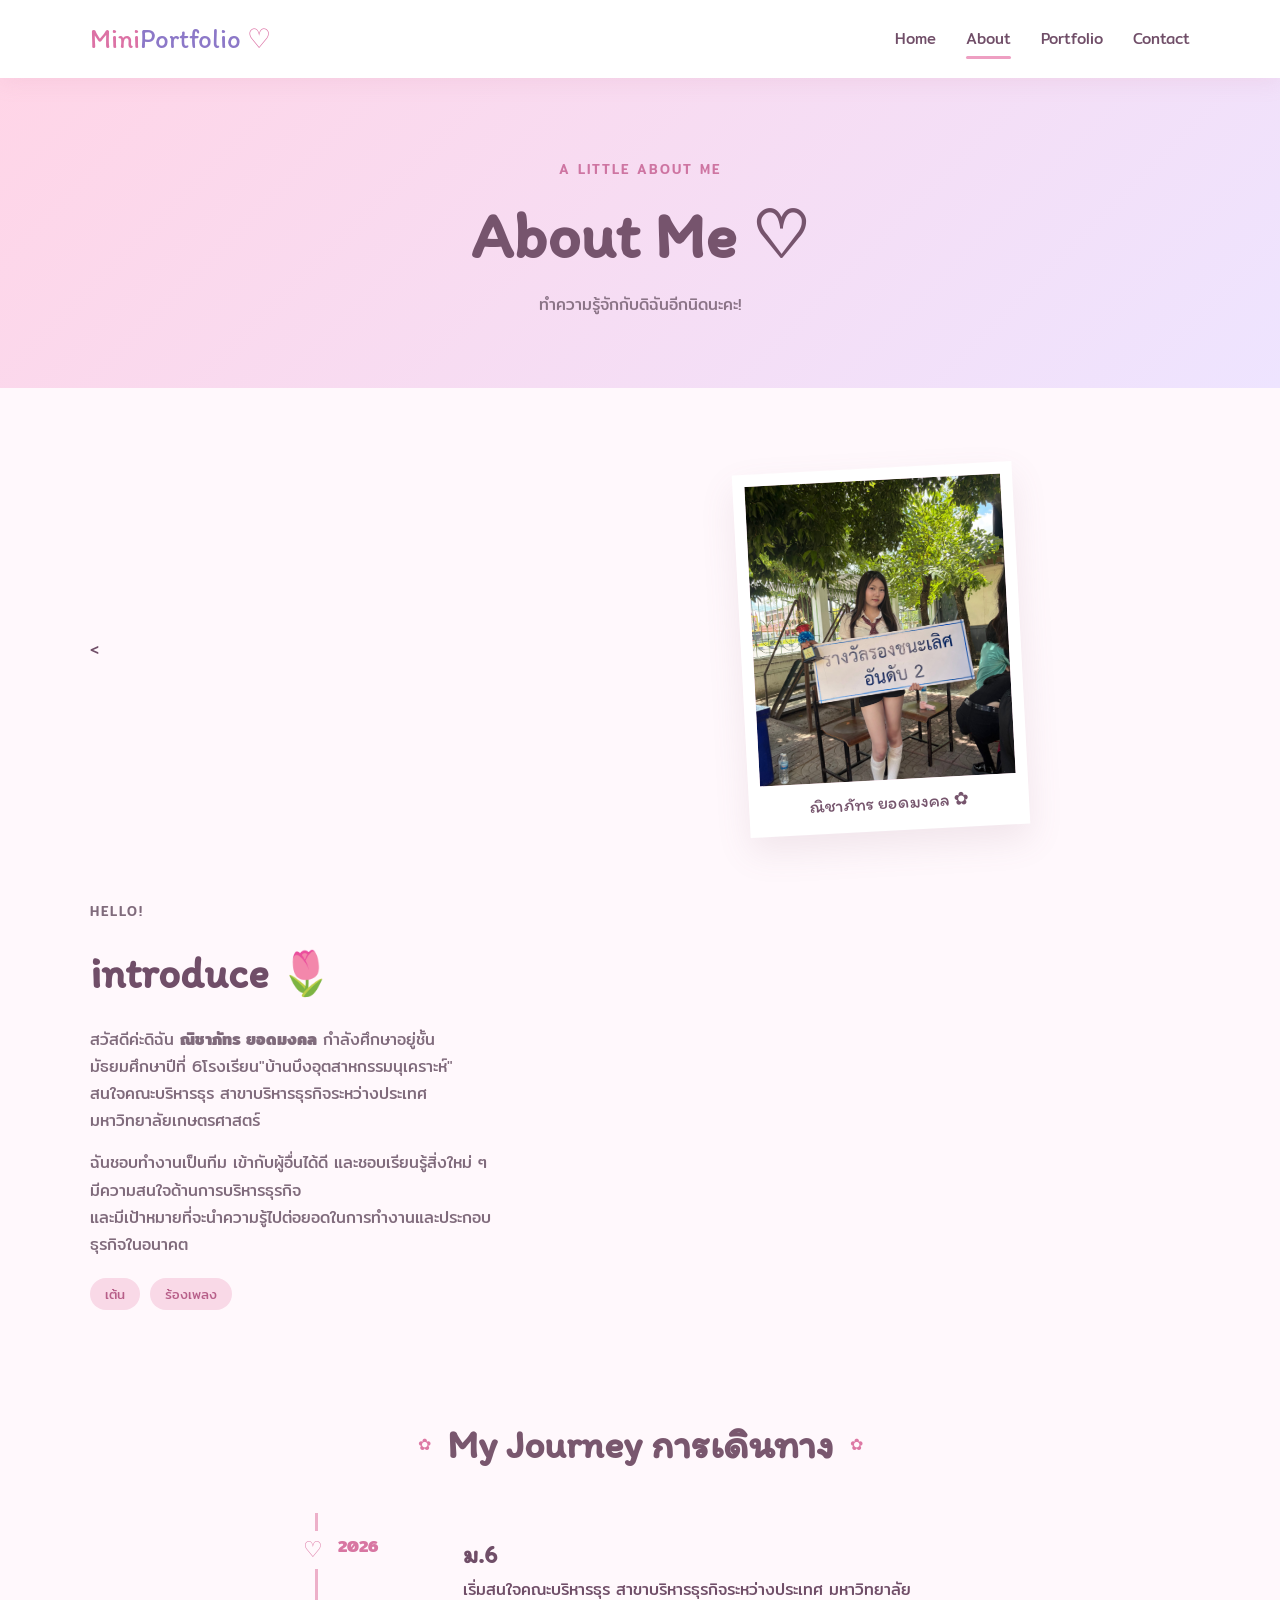
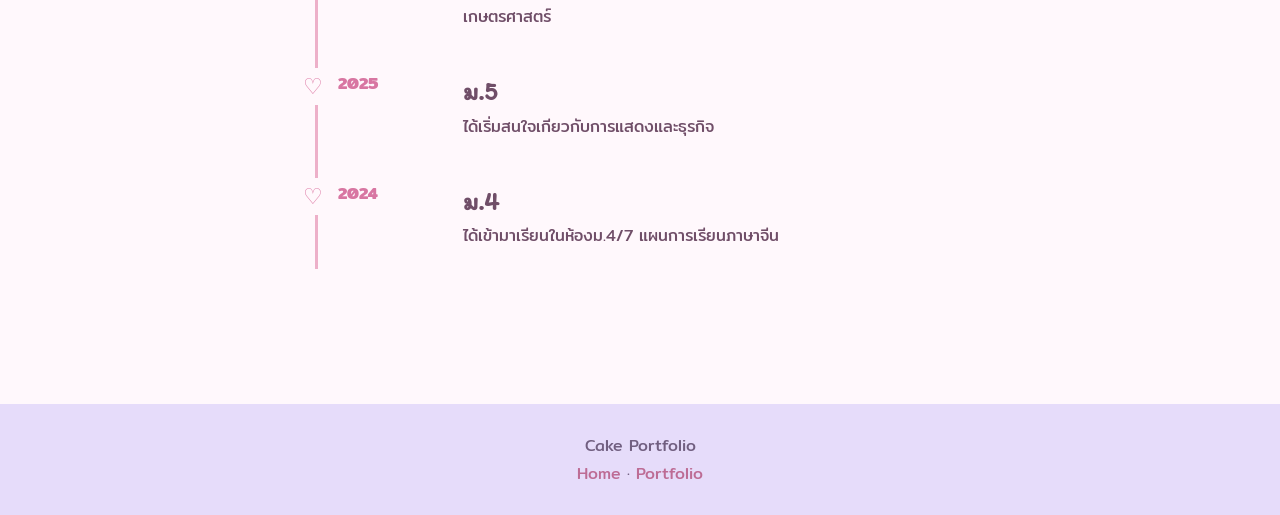
==== about.html @ 2aad2b9c "Update about.html" ====
<!DOCTYPE html>
<html lang="th">

<head>

    <meta charset="UTF-8">

    <meta name="viewport"
        content="width=device-width, initial-scale=1.0">

    <title>About Me ♡</title>

    <link rel="preconnect"
        href="https://fonts.googleapis.com">

    <link rel="preconnect"
        href="https://fonts.gstatic.com"
        crossorigin>

    <link href="https://fonts.googleapis.com/css2?family=Itim&family=Mitr:wght@300;400;500&display=swap"
        rel="stylesheet">

    <link rel="stylesheet"
        href="css/style.css">

</head>


<body>


<header class="navbar">

    <a href="index.html"
        class="logo">

        Mini<span>Portfolio</span> ♡

    </a>


    <button class="menu-toggle">
        ☰
    </button>


    <nav class="nav-links">

        <a href="index.html">
            Home
        </a>

        <a href="about.html"
            class="active">

            About

        </a>

        <a href="portfolio.html">
            Portfolio
        </a>

        <a href="contact.html">
            Contact
        </a>

    </nav>

</header>



<main>


    <!-- PAGE TITLE -->

    <section class="page-hero">

        <p class="eyebrow">
            A LITTLE ABOUT ME
        </p>

        <h1>
            About Me ♡
        </h1>

        <p>
            ทำความรู้จักกับดิฉันอีกนิดนะคะ!
        </p>

    </section>



    <!-- ABOUT -->

    <section class="about-layout section">


        <<div class="about-photo">

    <div class="about-profile-photo">
        <img src="profile.jpg" alt="รูปของณิชาภัทร">
    </div>

    <span>
        ณิชาภัทร ยอดมงคล ✿
    </span>

</div>


        <div class="about-content">

            <p class="eyebrow">
                HELLO!
            </p>

            <h2>
                introduce 🌷
            </h2>


            <p>

                สวัสดีค่ะดิฉัน
                <b>ณิชาภัทร ยอดมงคล</b>

            กำลังศึกษาอยู่ชั้นมัธยมศึกษาปีที่ 6โรงเรียน"บ้านบึงอุตสาหกรรมนุเคราะห์"<br>สนใจคณะบริหารธุร สาขาบริหารธุรกิจระหว่างประเทศ
มหาวิทยาลัยเกษตรศาสตร์
            </p>


            <p>

                ฉันชอบทำงานเป็นทีม เข้ากับผู้อื่นได้ดี และชอบเรียนรู้สิ่งใหม่ ๆ มีความสนใจด้านการบริหารธุรกิจ<br>และมีเป้าหมายที่จะนำความรู้ไปต่อยอดในการทำงานและประกอบธุรกิจในอนาคต

            </p>



            <div class="skills">

                <span>
                    เต้น
                </span>

                <span>
                    ร้องเพลง
                </span>

            </div>

        </div>

    </section>



    <!-- JOURNEY -->

    <section class="timeline section">


        <div class="section-title">

            <span>✿</span>

            <h2>
                My Journey การเดินทาง
            </h2>

            <span>✿</span>

        </div>



        <div class="timeline-list">


            <div class="timeline-item">

                <b>
                    2026
                </b>

                <div>

                    <h3>
                        ม.6
                    </h3>

                    <p>
                        เริ่มสนใจคณะบริหารธุร สาขาบริหารธุรกิจระหว่างประเทศ มหาวิทยาลัยเกษตรศาสตร์
                    </p>

                </div>

            </div>



            <div class="timeline-item">

                <b>
                    2025
                </b>

                <div>

                    <h3>
                        ม.5
                    </h3>

                    <p>
                        ได้เริ่มสนใจเกียวกับการแสดงและธุรกิจ
                    </p>

                </div>

            </div>



            <div class="timeline-item">

                <b>
                    2024
                </b>

                <div>

                    <h3>
                        ม.4
                    </h3>

                    <p>
                        ได้เข้ามาเรียนในห้องม.4/7 แผนการเรียนภาษาจีน
                    </p>

                </div>

            </div>


        </div>

    </section>

</main>



<footer>

    <p>
        Cake Portfolio
    </p>

    <div>

        <a href="index.html">
            Home
        </a>

        ·

        <a href="portfolio.html">
            Portfolio
        </a>

    </div>

</footer>


<script src="js/script.js"></script>

</body>

</html>
---- css/style.css ----
/* =========================
   RESET
========================= */

* {
    box-sizing: border-box;
    margin: 0;
    padding: 0;
}


html {
    scroll-behavior: smooth;
}


body {

    font-family: "Mitr", sans-serif;

    color: #704e68;

    background: #fff8fc;

    line-height: 1.7;

    overflow-x: hidden;
}


a {
    text-decoration: none;
    color: inherit;
}



/* =========================
   NAVBAR
========================= */

.navbar {

    height: 78px;

    padding: 0 7%;

    display: flex;

    align-items: center;

    justify-content: space-between;

    background: rgba(255,255,255,.92);

    backdrop-filter: blur(10px);

    position: sticky;

    top: 0;

    z-index: 100;

    box-shadow:
        0 4px 20px rgba(216,144,166,.15);
}


.logo {

    font-family: "Itim", cursive;

    font-size: 27px;

    color: #dc72a5;
}


.logo span {
    color: #8c78c8;
}


.nav-links {

    display: flex;

    gap: 30px;
}


.nav-links a {

    font-size: 15px;

    position: relative;
}


.nav-links a::after {

    content: "";

    position: absolute;

    left: 0;

    bottom: -7px;

    width: 0;

    height: 3px;

    border-radius: 5px;

    background: #ee9fc2;

    transition: .3s;
}


.nav-links a:hover::after,
.nav-links .active::after {

    width: 100%;
}


.menu-toggle {

    display: none;

    border: 0;

    background: none;

    font-size: 26px;

    color: #d978a5;

    cursor: pointer;
}



/* =========================
   GENERAL
========================= */

.section {

    width: min(1100px, 88%);

    margin: auto;
}


.eyebrow {

    font-size: 13px;

    letter-spacing: 2px;

    color: #ce75a2;

    font-weight: 500;
}



/* =========================
   HERO
========================= */

.hero {

    min-height: 600px;

    display: grid;

    grid-template-columns: 1.1fr .9fr;

    align-items: center;

    gap: 60px;

    padding-top: 60px;

    position: relative;
}


.hero::before {

    content: "";

    position: absolute;

    inset: 0 0 auto;

    height: 540px;

    background:
        linear-gradient(
            120deg,
            #ffd6e7,
            #fff1f7 50%,
            #ddd7ff
        );

    z-index: -2;
}


.hero::after {

    content: "";

    position: absolute;

    width: 100%;

    height: 110px;

    left: 0;

    top: 510px;

    background: #fff8fc;

    border-radius:
        50% 50% 0 0 /
        100% 100% 0 0;

    z-index: -1;
}


.hero-text h1 {

    font-family: "Itim";

    font-size: 70px;

    line-height: 1.15;

    color: #74546d;

    margin: 12px 0;
}


.hero-text h1 span {

    color: #dc78a5;
}


.hero-desc {

    max-width: 580px;

    color: #7e6878;

    margin-bottom: 28px;
}



/* =========================
   BUTTON
========================= */

.buttons {

    display: flex;

    gap: 12px;

    flex-wrap: wrap;
}


.btn {

    display: inline-block;

    padding: 11px 24px;

    border-radius: 30px;

    transition: .25s;

    border: 1px solid #efb0c9;

    cursor: pointer;
}


.btn:hover {

    transform:
        translateY(-3px);
}


.primary {

    background: #df83ad;

    color: white;

    box-shadow:
        0 7px 20px rgba(223,131,173,.25);
}


.secondary {

    background: white;

    color: #c66f99;
}



/* =========================
   HERO CARD
========================= */

.hero-card {

    position: relative;

    display: flex;

    justify-content: center;
}


.polaroid {
    width: 250px;
    background: white;
    padding: 10px 10px 18px;

    transform: rotate(4deg);

    box-shadow:
        0 20px 40px rgba(143,100,115,.14);

    text-align: center;
}

.profile-photo {
    width: 230px;
    height: 260px;
    margin: 0 auto;
    overflow: hidden;
    background: #f8dce9;
}

.profile-photo img {
    width: 100%;
    height: 100%;
    display: block;
    object-fit: cover;
    object-position: center;
}

.polaroid p {
    font-family: "Itim";
    font-size: 20px;
    margin-top: 8px;
    margin-bottom: 0;
}

.polaroid small {
    color: #aa8ba0;
}

.sticker {

    position: absolute;

    font-size: 55px;
}


.sticker.star {

    top: -25px;

    right: 30px;

    color: #f6c568;
}


.sticker.flower {

    bottom: 20px;

    left: 30px;

    color: white;
}



/* =========================
   INTRO
========================= */

.intro {

    text-align: center;

    padding:
        85px 10px 65px;
}


.section-title {

    display: flex;

    align-items: center;

    justify-content: center;

    gap: 16px;

    color: #dd78a4;
}


.section-title h2,
.section-heading h2 {

    font-family: "Itim";

    font-size: 40px;

    color: #79576e;
}


.intro > p {

    max-width: 680px;

    margin: 10px auto;

    color: #8d7487;
}



/* =========================
   PROJECTS
========================= */

.featured {

    padding:
        30px 0 90px;
}


.section-heading {

    display: flex;

    justify-content: space-between;

    align-items: end;

    margin-bottom: 25px;
}


.text-link {

    color: #c96e9b;
}


.project-grid,
.portfolio-grid {

    display: grid;

    grid-template-columns:
        repeat(3,1fr);

    gap: 22px;
}


.project-card {

    background: white;

    border-radius: 18px;

    overflow: hidden;

    box-shadow:
        0 10px 30px rgba(157,108,133,.08);

    border:
        1px solid #f5dce8;

    transition: .3s;
}


.project-card:hover {

    transform:
        translateY(-7px);

    box-shadow:
        0 18px 35px rgba(157,108,133,.15);
}



/* =========================
   PROJECT IMAGE
========================= */

.project-img,
.detail-cover {

    min-height: 220px;

    display: grid;

    place-items: center;

    font-family: "Itim";

    font-size: 70px;

    color: white;

    position: relative;

    overflow: hidden;
}


.project-img::before,
.detail-cover::before {

    content:
        "✿  ♡  ✿";

    position: absolute;

    font-size: 25px;

    top: 20px;

    left: 20px;

    opacity: .7;
}


.project-img::after,
.detail-cover::after {

    content: "♡";

    position: absolute;

    font-size: 100px;

    right: 20px;

    bottom: -20px;

    opacity: .18;
}



/* Project Colors */

.img-one {

    background:
        linear-gradient(
            135deg,
            #f6b0c9,
            #d996c0
        );
}


.img-two {

    background:
        linear-gradient(
            135deg,
            #b9afe7,
            #e5b8dc
        );
}


.img-three {

    background:
        linear-gradient(
            135deg,
            #aebbe9,
            #efb6cb
        );
}


.img-four {

    background:
        linear-gradient(
            135deg,
            #f4c4d8,
            #c5b2e8
        );
}


.img-five {

    background:
        linear-gradient(
            135deg,
            #d4c3ef,
            #f2afc9
        );
}


.img-six {

    background:
        linear-gradient(
            135deg,
            #efb2c8,
            #e8c2a5
        );
}


.project-info {

    padding: 20px;
}


.project-info span {

    font-size: 12px;

    color: #d47aa2;
}


.project-info h3 {

    font-family: "Itim";

    font-size: 25px;

    color: #6e5369;
}


.project-info p {

    font-size: 13px;

    color: #927c8e;
}



/* =========================
   QUOTE
========================= */

.quote {

    padding-bottom: 100px;
}


.quote-box {

    background:
        linear-gradient(
            110deg,
            #f9c8db,
            #e5d5fa
        );

    padding: 30px 45px;

    border-radius: 30px;

    display: flex;

    align-items: center;

    gap: 25px;

    text-align: center;

    justify-content: center;
}


.quote-box p {

    font-family: "Itim";

    font-size: 28px;
}


.quote-flower {

    font-size: 50px;
}



/* =========================
   PAGE HERO
========================= */

.page-hero {

    text-align: center;

    padding:
        80px 20px 70px;

    background:
        linear-gradient(
            135deg,
            #ffd5e7,
            #eee4ff
        );
}


.page-hero h1 {

    font-family: "Itim";

    font-size: 65px;

    color: #76546d;
}


.page-hero p:last-child {

    color: #8b7487;
}



/* =========================
   ABOUT
========================= */

.about-layout {

    display: grid;

    grid-template-columns:
        .8fr 1.2fr;

    gap: 70px;

    align-items: center;

    padding-top: 80px;

    padding-bottom: 70px;
}


.about-photo {

    background: white;

    padding: 15px;

    text-align: center;

    box-shadow:
        0 15px 35px rgba(142,99,117,.12);

    transform: rotate(-3deg);
}


.about-photo > span {

    font-family: "Itim";

    font-size: 20px;
}


.about-content h2 {

    font-family: "Itim";

    font-size: 43px;

    margin:
        5px 0 15px;
}


.about-content p {

    margin-bottom: 15px;

    color: #806b7c;
}


.skills {

    display: flex;

    flex-wrap: wrap;

    gap: 10px;

    margin-top: 20px;
}


.skills span,
.detail-tags span {

    background: #f9d9e7;

    color: #b75f89;

    border-radius: 20px;

    padding:
        5px 15px;

    font-size: 13px;
}



/* =========================
   TIMELINE
========================= */

.timeline {

    padding:
        30px 0 100px;
}


.timeline-list {

    max-width: 750px;

    margin: 35px auto;
}


.timeline-item {

    display: grid;

    grid-template-columns:
        100px 1fr;

    gap: 25px;

    padding: 20px;

    border-left:
        3px solid #edb0c9;

    margin-left: 50px;

    position: relative;
}


.timeline-item::before {

    content: "♡";

    position: absolute;

    left: -15px;

    top: 18px;

    background: #fff8fc;

    color: #df80aa;

    font-size: 22px;
}


.timeline-item > b {

    color: #d876a2;
}


.timeline-item h3 {

    font-family: "Itim";

    font-size: 25px;
}



/* =========================
   FILTER
========================= */

.filter-bar {

    display: flex;

    justify-content: center;

    gap: 10px;

    flex-wrap: wrap;

    margin:
        50px 0 30px;
}


.filter {

    font-family: "Mitr";

    border:
        1px solid #edc0d3;

    background: white;

    color: #bd7096;

    padding:
        7px 18px;

    border-radius: 20px;

    cursor: pointer;
}


.filter.active,
.filter:hover {

    background: #e58bb1;

    color: white;
}


.portfolio-grid {

    padding-bottom: 100px;
}



/* =========================
   PROJECT DETAIL
========================= */

.project-detail {

    padding-top: 50px;

    padding-bottom: 100px;
}


.back-link {

    display: inline-block;

    color: #c16d96;

    margin-bottom: 30px;
}


.detail-layout {

    display: grid;

    grid-template-columns:
        1fr 1fr;

    gap: 60px;

    align-items: center;
}


.detail-cover {

    min-height: 470px;

    border-radius: 25px;

    box-shadow:
        0 20px 45px rgba(128,93,123,.12);
}


.detail-text h1 {

    font-family: "Itim";

    font-size: 55px;

    line-height: 1.2;

    margin:
        10px 0 20px;

    color: #74556e;
}


.detail-text > p {

    color: #856f80;

    margin-bottom: 20px;
}


.detail-text h3 {

    font-family: "Itim";

    font-size: 30px;

    margin-top: 30px;
}


.detail-tags {

    display: flex;

    gap: 8px;

    flex-wrap: wrap;
}


.project-nav {

    display: flex;

    justify-content: space-between;

    margin-top: 60px;

    padding-top: 25px;

    border-top:
        1px dashed #e4b8cc;

    color: #bc6c94;
}



/* =========================
   CONTACT
========================= */

.contact-layout {

    display: grid;

    grid-template-columns:
        .8fr 1.2fr;

    gap: 50px;

    padding-top: 70px;

    padding-bottom: 100px;
}


.contact-card,
.contact-form {

    background: white;

    padding: 40px;

    border-radius: 25px;

    box-shadow:
        0 15px 35px rgba(147,101,124,.1);
}


.contact-card {

    text-align: center;
}


.contact-icon {

    font-size: 60px;
}


.contact-card h2 {

    font-family: "Itim";

    font-size: 40px;
}


.contact-card p {

    margin:
        10px 0 20px;

    color: #8c7585;
}


.contact-card a {

    display: block;

    background: #fff0f6;

    color: #bd6b94;

    border-radius: 20px;

    margin: 10px 0;

    padding: 8px;
}


.contact-form label {

    display: block;

    margin-bottom: 15px;
}


.contact-form input,
.contact-form textarea {

    width: 100%;

    font: inherit;

    margin-top: 6px;

    padding:
        12px 15px;

    border:
        1px solid #ebcada;

    border-radius: 14px;

    outline: none;

    background: #fffafd;
}


.contact-form input:focus,
.contact-form textarea:focus {

    border-color: #dc82aa;

    box-shadow:
        0 0 0 3px #f6d6e4;
}


.contact-form .btn {

    border: 0;

    font-family: "Mitr";

    cursor: pointer;
}



/* =========================
   FOOTER
========================= */

footer {

    background: #e6dcfa;

    text-align: center;

    padding: 28px;

    color: #715f80;
}


footer a {

    color: #bd6c95;
}



/* =========================
   MOBILE MENU
========================= */

@media(max-width:800px) {

    .navbar {

        height: 65px;

        padding: 0 5%;
    }


    .menu-toggle {

        display: block;
    }


    .nav-links {

        display: none;

        position: absolute;

        top: 65px;

        left: 0;

        width: 100%;

        background: white;

        padding: 15px 5%;

        flex-direction: column;

        gap: 8px;

        box-shadow:
            0 10px 20px rgba(0,0,0,.05);
    }


    .nav-links.open {

        display: flex;
    }


    .hero {

        grid-template-columns: 1fr;

        text-align: center;

        padding-top: 45px;
    }


    .hero-desc {

        margin-left: auto;

        margin-right: auto;
    }


    .buttons {

        justify-content: center;
    }


    .hero h1 {

        font-size: 52px;
    }


    .hero-card {

        padding-bottom: 30px;
    }


    .project-grid,
    .portfolio-grid {

        grid-template-columns:
            1fr 1fr;
    }


    .section-heading {

        align-items: start;

        gap: 10px;
    }


    .about-layout,
    .detail-layout,
    .contact-layout {

        grid-template-columns: 1fr;

        gap: 35px;
    }


    .about-photo {

        max-width: 420px;

        margin: auto;
    }


    .page-hero h1 {

        font-size: 50px;
    }


    .detail-cover {

        min-height: 320px;
    }


    .detail-text h1 {

        font-size: 43px;
    }

}



/* =========================
   SMALL MOBILE
========================= */

@media(max-width:520px) {

    .project-grid,
    .portfolio-grid {

        grid-template-columns: 1fr;
    }


    .hero h1 {

        font-size: 44px;
    }


    .section-title h2,
    .section-heading h2 {

        font-size: 31px;
    }


    .quote-box {

        padding:
            25px 18px;
    }


    .quote-box p {

        font-size: 23px;
    }


    .project-nav {

        font-size: 13px;
    }

}
/* =========================
   PROFILE PHOTO
========================= */

.profile-photo {
    width: 250px;
    height: 300px;
    margin: 0 auto;
    overflow: hidden;
    background: #f8dce9;
}

.profile-photo img {
    width: 100%;
    height: 100%;
    display: block;

    /* ทำให้รูปพอดีกับกรอบ */
    object-fit: cover;

    /* จัดตำแหน่งรูป */
    object-position: center;
}
/* =========================
   ABOUT PROFILE PHOTO
========================= */

.about-photo {
    background: white;
    padding: 12px;
    text-align: center;
    box-shadow: 0 15px 35px rgba(142, 99, 117, .12);
    transform: rotate(-3deg);
    width: 280px;
    margin: auto;
}

.about-profile-photo {
    width: 256px;
    height: 300px;
    overflow: hidden;
    background: #f8dce9;
}

.about-profile-photo img {
    width: 100%;
    height: 100%;
    display: block;
    object-fit: cover;
    object-position: center top;
}

.about-photo > span {
    display: block;
    font-family: "Itim", cursive;
    font-size: 18px;
    color: #76556d;
    margin-top: 8px;
}
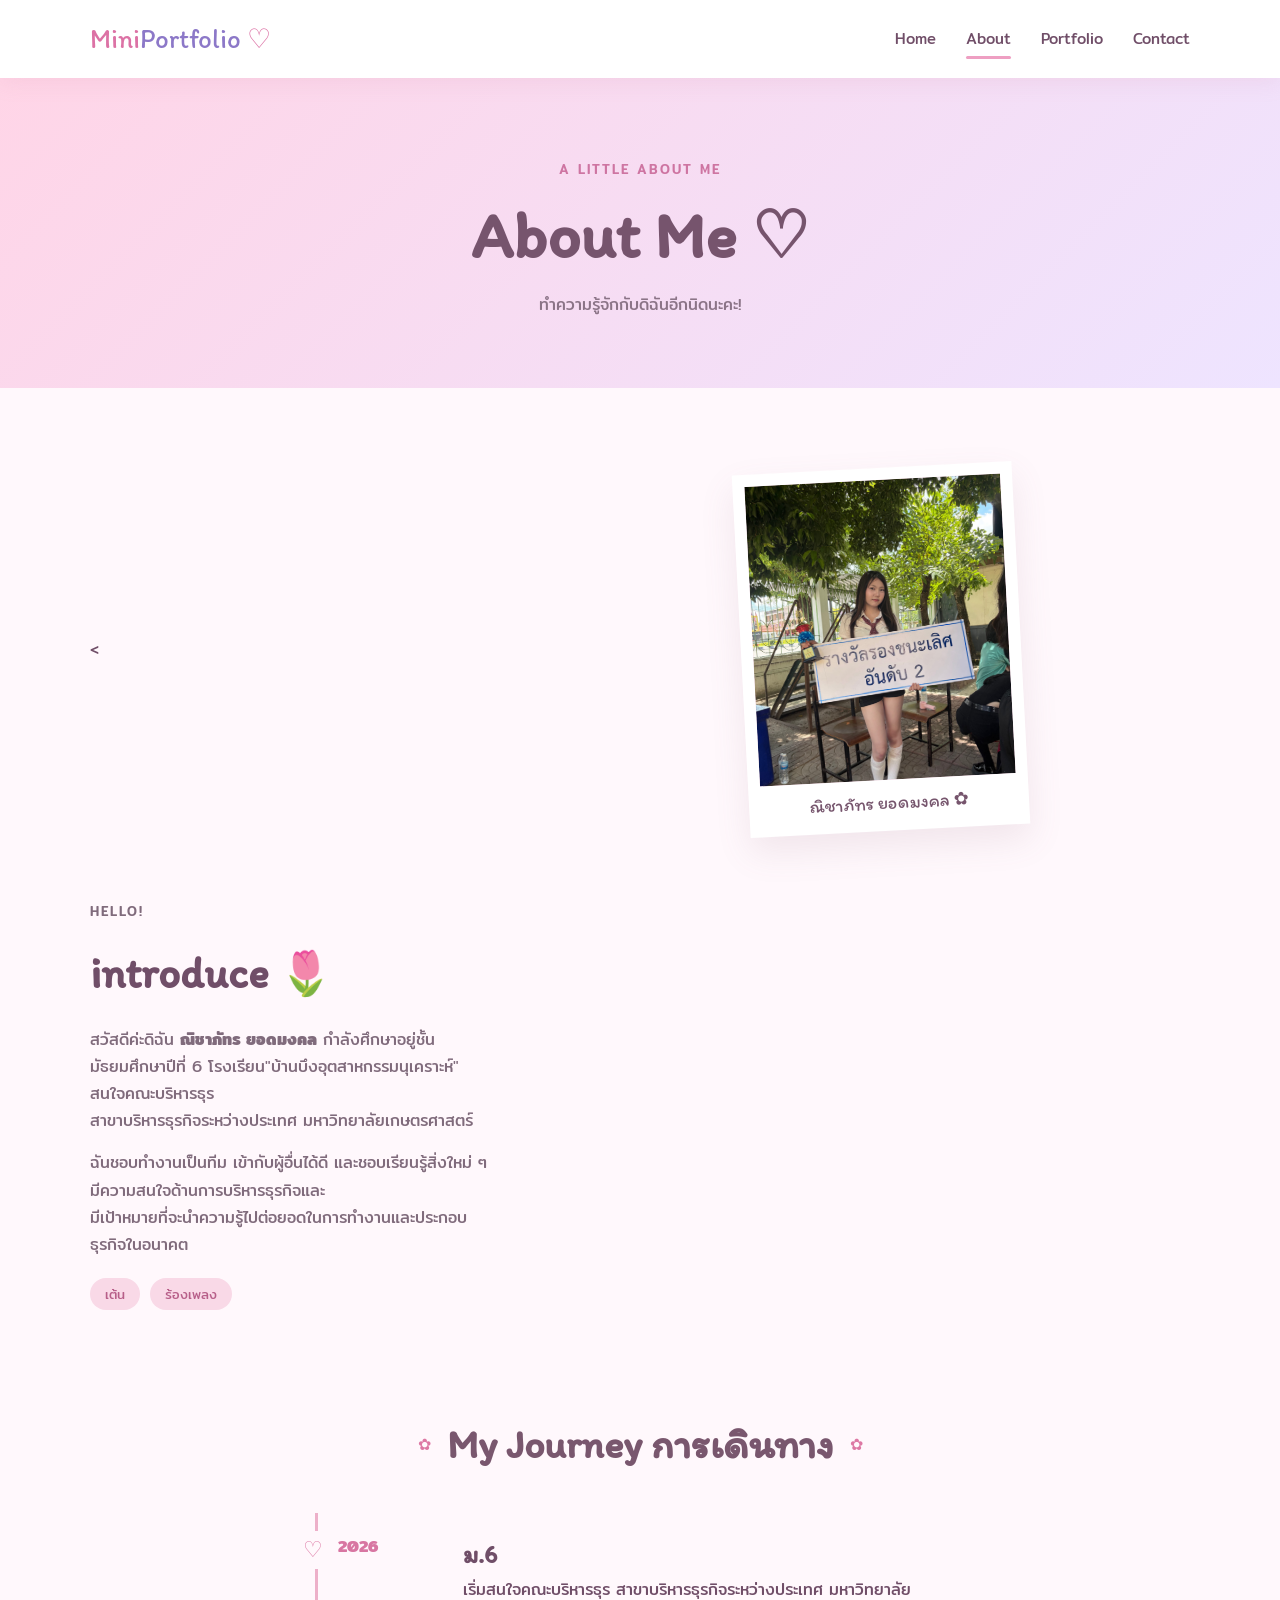
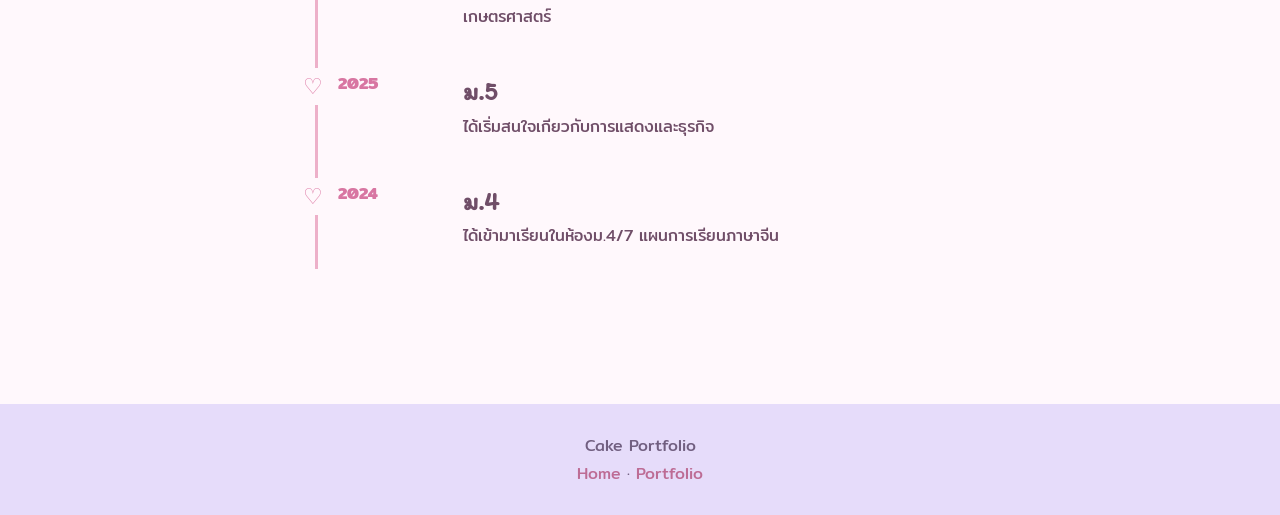
==== commit d152f8d5: "Update about.html" ====
--- a/about.html
+++ b/about.html
@@ -128,14 +128,14 @@
                 สวัสดีค่ะดิฉัน
                 <b>ณิชาภัทร ยอดมงคล</b>
 
-            กำลังศึกษาอยู่ชั้นมัธยมศึกษาปีที่ 6โรงเรียน"บ้านบึงอุตสาหกรรมนุเคราะห์"<br>สนใจคณะบริหารธุร สาขาบริหารธุรกิจระหว่างประเทศ
+            กำลังศึกษาอยู่ชั้นมัธยมศึกษาปีที่ 6 โรงเรียน"บ้านบึงอุตสาหกรรมนุเคราะห์"<br>สนใจคณะบริหารธุร<br>สาขาบริหารธุรกิจระหว่างประเทศ
 มหาวิทยาลัยเกษตรศาสตร์
             </p>
 
 
             <p>
 
-                ฉันชอบทำงานเป็นทีม เข้ากับผู้อื่นได้ดี และชอบเรียนรู้สิ่งใหม่ ๆ มีความสนใจด้านการบริหารธุรกิจ<br>และมีเป้าหมายที่จะนำความรู้ไปต่อยอดในการทำงานและประกอบธุรกิจในอนาคต
+                ฉันชอบทำงานเป็นทีม เข้ากับผู้อื่นได้ดี และชอบเรียนรู้สิ่งใหม่ ๆ มีความสนใจด้านการบริหารธุรกิจและ<br>มีเป้าหมายที่จะนำความรู้ไปต่อยอดในการทำงานและประกอบธุรกิจในอนาคต
 
             </p>
 
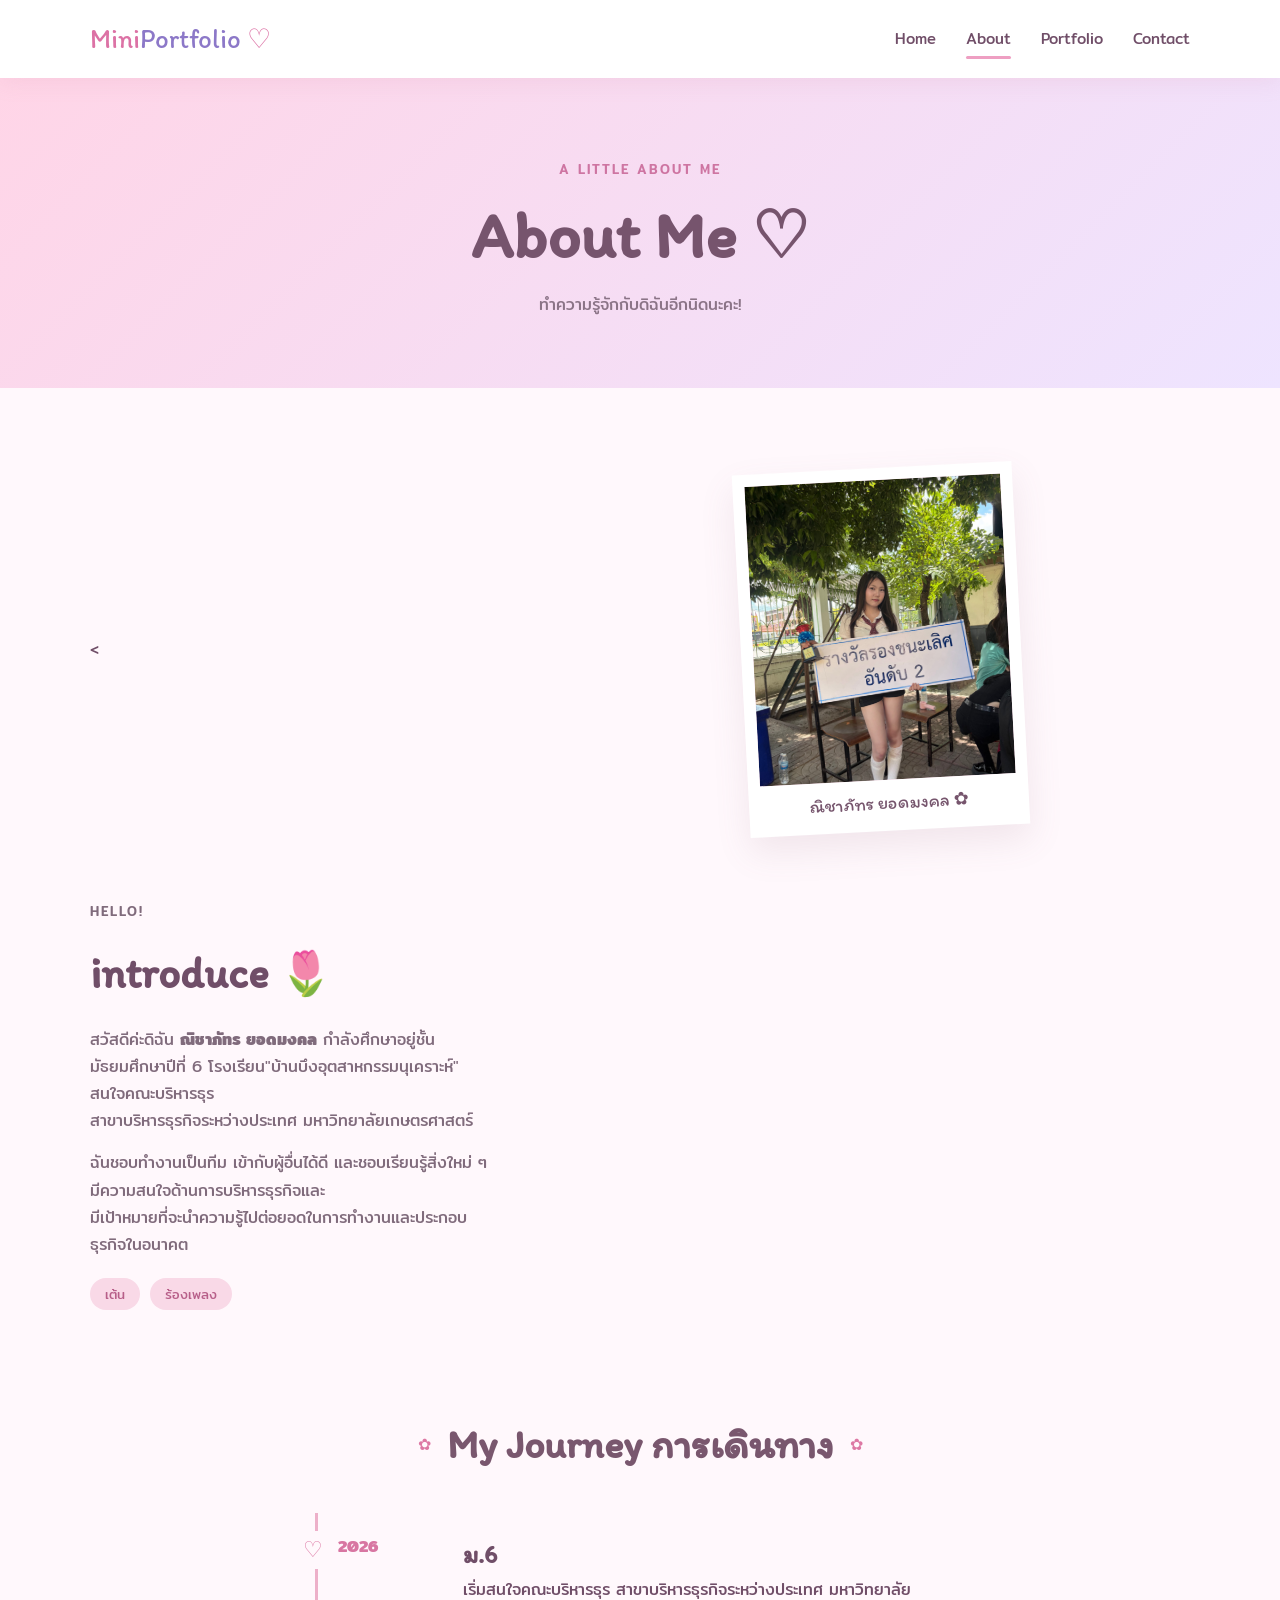
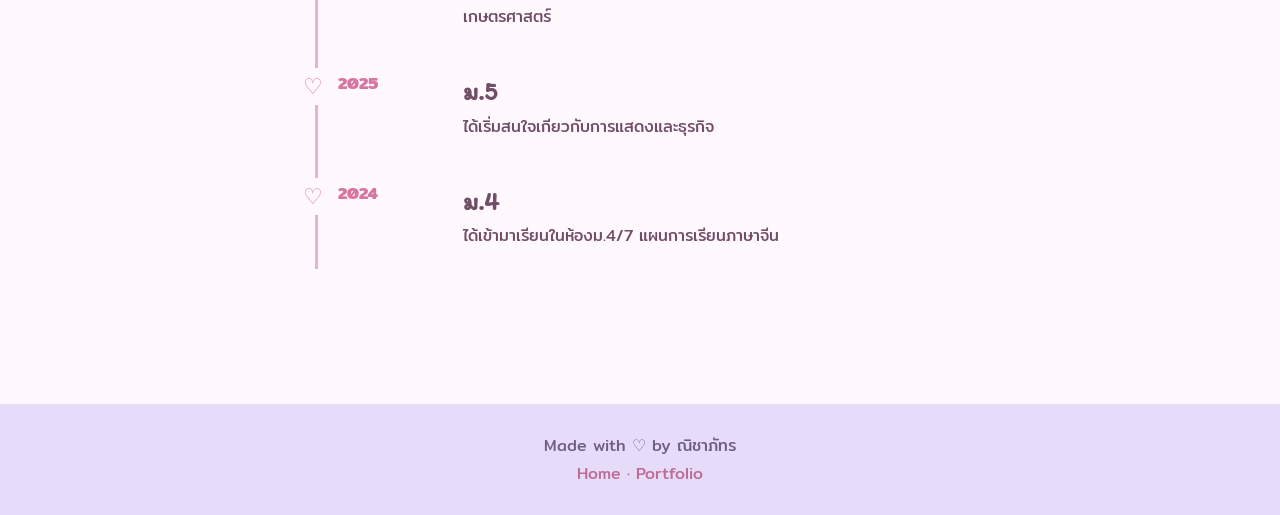
==== commit c5e223b9: "Update about.html" ====
--- a/about.html
+++ b/about.html
@@ -257,7 +257,7 @@
 <footer>
 
     <p>
-        Cake Portfolio
+        Made with ♡ by ณิชาภัทร
     </p>
 
     <div>
--- a/css/style.css
+++ b/css/style.css
@@ -1464,6 +1464,7 @@
     /* จัดตำแหน่งรูป */
     object-position: center;
 }
+
 /* =========================
    ABOUT PROFILE PHOTO
 ========================= */
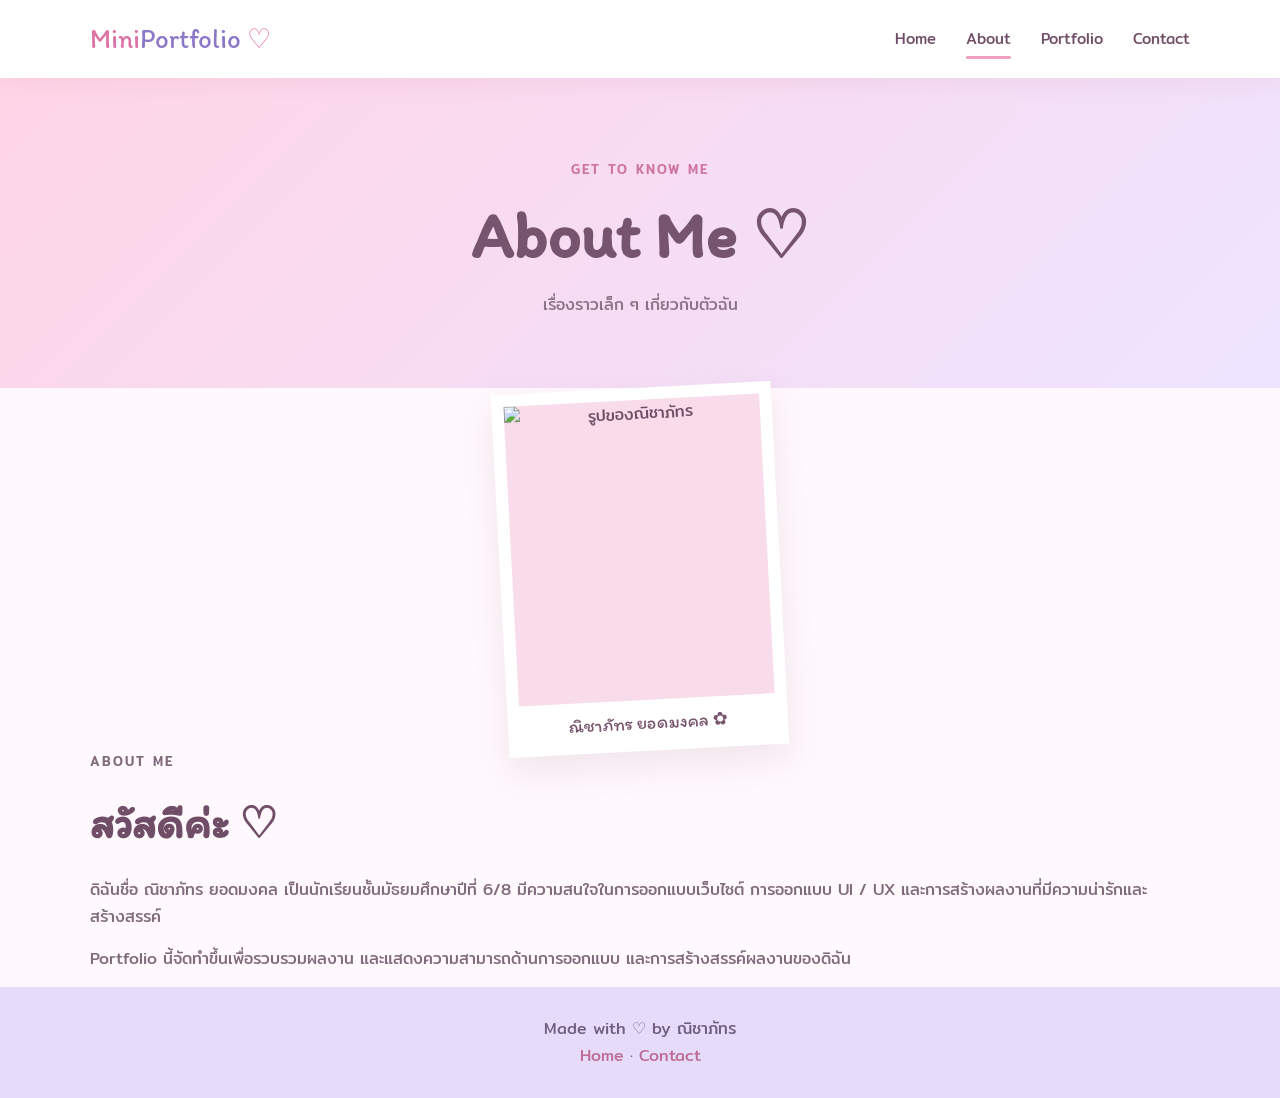
==== commit b30573b6: "Update about.html" ====
--- a/about.html
+++ b/about.html
@@ -8,7 +8,7 @@
     <meta name="viewport"
         content="width=device-width, initial-scale=1.0">
 
-    <title>About Me ♡</title>
+    <title>About ♡</title>
 
     <link rel="preconnect"
         href="https://fonts.googleapis.com">
@@ -25,24 +25,17 @@
 
 </head>
 
-
 <body>
-
 
 <header class="navbar">
 
-    <a href="index.html"
-        class="logo">
-
+    <a href="index.html" class="logo">
         Mini<span>Portfolio</span> ♡
-
     </a>
-
 
     <button class="menu-toggle">
         ☰
     </button>
-
 
     <nav class="nav-links">
 
@@ -50,11 +43,8 @@
             Home
         </a>
 
-        <a href="about.html"
-            class="active">
-
+        <a href="about.html" class="active">
             About
-
         </a>
 
         <a href="portfolio.html">
@@ -70,188 +60,76 @@
 </header>
 
 
-
 <main>
 
+<section class="page-hero">
 
-    <!-- PAGE TITLE -->
+    <p class="eyebrow">
+        GET TO KNOW ME
+    </p>
 
-    <section class="page-hero">
+    <h1>
+        About Me ♡
+    </h1>
 
-        <p class="eyebrow">
-            A LITTLE ABOUT ME
-        </p>
+    <p>
+        เรื่องราวเล็ก ๆ เกี่ยวกับตัวฉัน
+    </p>
 
-        <h1>
-            About Me ♡
-        </h1>
-
-        <p>
-            ทำความรู้จักกับดิฉันอีกนิดนะคะ!
-        </p>
-
-    </section>
+</section>
 
 
+<section class="section">
 
-    <!-- ABOUT -->
+    <div class="about-grid">
 
-    <section class="about-layout section">
+        <div class="about-photo">
 
+            <div class="about-profile-photo">
 
-        <<div class="about-photo">
+                <img src="images/about.jpg"
+                    alt="รูปของณิชาภัทร">
 
-    <div class="about-profile-photo">
-        <img src="profile.jpg" alt="รูปของณิชาภัทร">
-    </div>
+            </div>
 
-    <span>
-        ณิชาภัทร ยอดมงคล ✿
-    </span>
+            <span>
+                ณิชาภัทร ยอดมงคล ✿
+            </span>
 
-</div>
+        </div>
 
 
         <div class="about-content">
 
             <p class="eyebrow">
-                HELLO!
+                ABOUT ME
             </p>
 
             <h2>
-                introduce 🌷
+                สวัสดีค่ะ ♡
             </h2>
 
+            <p>
+                ดิฉันชื่อ ณิชาภัทร ยอดมงคล
+                เป็นนักเรียนชั้นมัธยมศึกษาปีที่ 6/8
+                มีความสนใจในการออกแบบเว็บไซต์
+                การออกแบบ UI / UX
+                และการสร้างผลงานที่มีความน่ารักและสร้างสรรค์
+            </p>
 
             <p>
-
-                สวัสดีค่ะดิฉัน
-                <b>ณิชาภัทร ยอดมงคล</b>
-
-            กำลังศึกษาอยู่ชั้นมัธยมศึกษาปีที่ 6 โรงเรียน"บ้านบึงอุตสาหกรรมนุเคราะห์"<br>สนใจคณะบริหารธุร<br>สาขาบริหารธุรกิจระหว่างประเทศ
-มหาวิทยาลัยเกษตรศาสตร์
+                Portfolio นี้จัดทำขึ้นเพื่อรวบรวมผลงาน
+                และแสดงความสามารถด้านการออกแบบ
+                และการสร้างสรรค์ผลงานของดิฉัน
             </p>
-
-
-            <p>
-
-                ฉันชอบทำงานเป็นทีม เข้ากับผู้อื่นได้ดี และชอบเรียนรู้สิ่งใหม่ ๆ มีความสนใจด้านการบริหารธุรกิจและ<br>มีเป้าหมายที่จะนำความรู้ไปต่อยอดในการทำงานและประกอบธุรกิจในอนาคต
-
-            </p>
-
-
-
-            <div class="skills">
-
-                <span>
-                    เต้น
-                </span>
-
-                <span>
-                    ร้องเพลง
-                </span>
-
-            </div>
 
         </div>
 
-    </section>
+    </div>
 
-
-
-    <!-- JOURNEY -->
-
-    <section class="timeline section">
-
-
-        <div class="section-title">
-
-            <span>✿</span>
-
-            <h2>
-                My Journey การเดินทาง
-            </h2>
-
-            <span>✿</span>
-
-        </div>
-
-
-
-        <div class="timeline-list">
-
-
-            <div class="timeline-item">
-
-                <b>
-                    2026
-                </b>
-
-                <div>
-
-                    <h3>
-                        ม.6
-                    </h3>
-
-                    <p>
-                        เริ่มสนใจคณะบริหารธุร สาขาบริหารธุรกิจระหว่างประเทศ มหาวิทยาลัยเกษตรศาสตร์
-                    </p>
-
-                </div>
-
-            </div>
-
-
-
-            <div class="timeline-item">
-
-                <b>
-                    2025
-                </b>
-
-                <div>
-
-                    <h3>
-                        ม.5
-                    </h3>
-
-                    <p>
-                        ได้เริ่มสนใจเกียวกับการแสดงและธุรกิจ
-                    </p>
-
-                </div>
-
-            </div>
-
-
-
-            <div class="timeline-item">
-
-                <b>
-                    2024
-                </b>
-
-                <div>
-
-                    <h3>
-                        ม.4
-                    </h3>
-
-                    <p>
-                        ได้เข้ามาเรียนในห้องม.4/7 แผนการเรียนภาษาจีน
-                    </p>
-
-                </div>
-
-            </div>
-
-
-        </div>
-
-    </section>
+</section>
 
 </main>
-
 
 
 <footer>
@@ -268,8 +146,8 @@
 
         ·
 
-        <a href="portfolio.html">
-            Portfolio
+        <a href="contact.html">
+            Contact
         </a>
 
     </div>
@@ -280,5 +158,4 @@
 <script src="js/script.js"></script>
 
 </body>
-
 </html>
--- a/css/style.css
+++ b/css/style.css
@@ -1501,3 +1501,17 @@
     color: #76556d;
     margin-top: 8px;
 }
+.project-img {
+    width: 100%;
+    height: 250px;
+    overflow: hidden;
+    background: #f8dce9;
+}
+
+.project-img img {
+    width: 100%;
+    height: 100%;
+    display: block;
+    object-fit: cover;
+    object-position: center;
+}
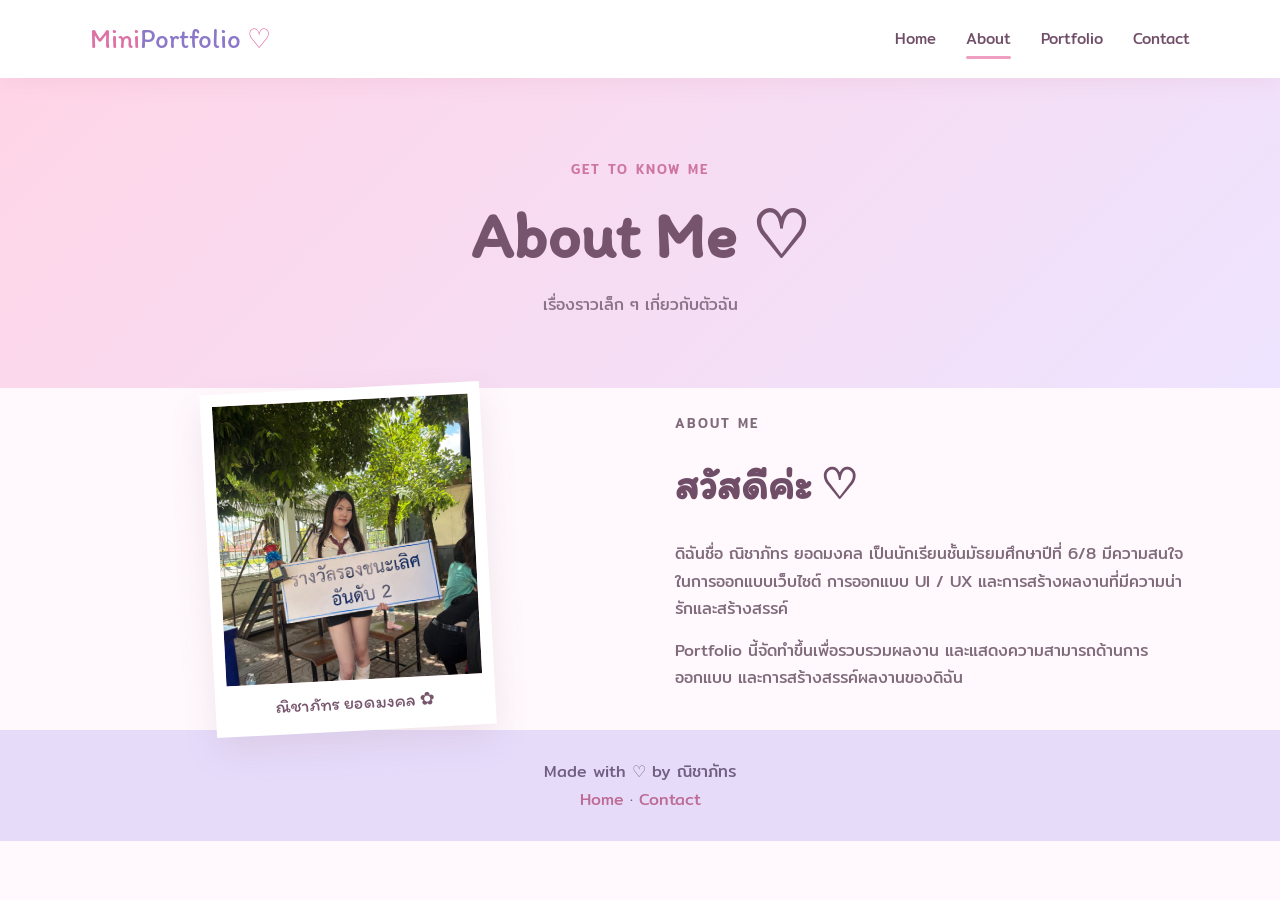
==== commit 116d4623: "Update about.html" ====
--- a/about.html
+++ b/about.html
@@ -87,7 +87,7 @@
 
             <div class="about-profile-photo">
 
-                <img src="images/about.jpg"
+                <img src="profile.jpg"
                     alt="รูปของณิชาภัทร">
 
             </div>
--- a/css/style.css
+++ b/css/style.css
@@ -1465,9 +1465,12 @@
     object-position: center;
 }
 
-/* =========================
-   ABOUT PROFILE PHOTO
-========================= */
+.about-grid {
+    display: grid;
+    grid-template-columns: 1fr 1fr;
+    align-items: center;
+    gap: 70px;
+}
 
 .about-photo {
     background: white;
@@ -1476,12 +1479,15 @@
     box-shadow: 0 15px 35px rgba(142, 99, 117, .12);
     transform: rotate(-3deg);
     width: 280px;
-    margin: auto;
+
+    /* จัดรูปให้อยู่ตรงกลาง */
+    margin-left: auto;
+    margin-right: auto;
 }
 
 .about-profile-photo {
     width: 256px;
-    height: 300px;
+    height: 280px;
     overflow: hidden;
     background: #f8dce9;
 }
@@ -1501,17 +1507,9 @@
     color: #76556d;
     margin-top: 8px;
 }
-.project-img {
-    width: 100%;
-    height: 250px;
-    overflow: hidden;
-    background: #f8dce9;
-}
-
-.project-img img {
-    width: 100%;
-    height: 100%;
-    display: block;
-    object-fit: cover;
-    object-position: center;
-}
+
+.about-content h2 {
+    font-family: "Itim", cursive;
+    font-size: 42px;
+    margin-bottom: 20px;
+}
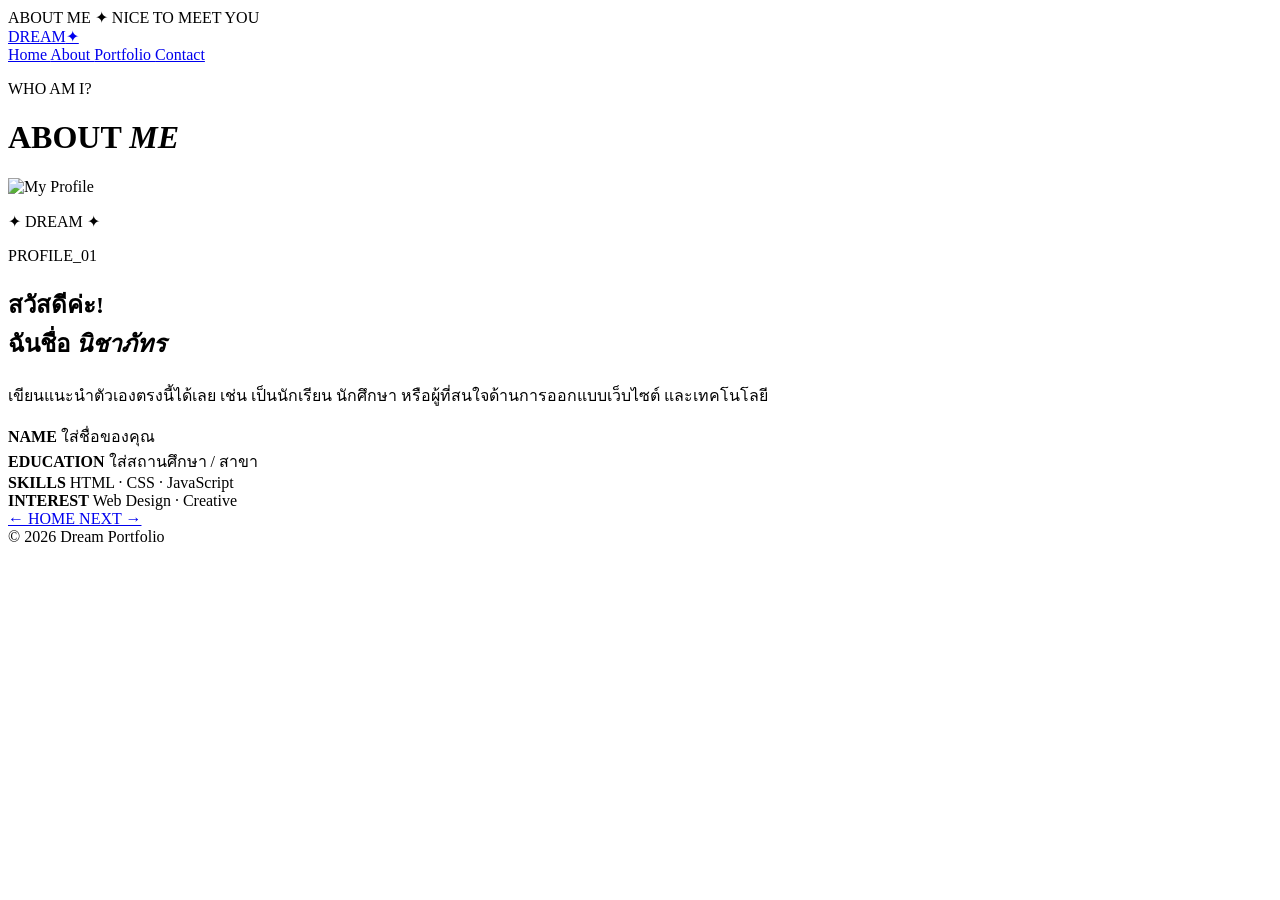
==== commit e69ee80b: "Update about.html" ====
--- a/about.html
+++ b/about.html
@@ -6,156 +6,173 @@
     <meta charset="UTF-8">
 
     <meta name="viewport"
-        content="width=device-width, initial-scale=1.0">
+          content="width=device-width, initial-scale=1.0">
 
-    <title>About ♡</title>
+    <title>About Me</title>
 
-    <link rel="preconnect"
-        href="https://fonts.googleapis.com">
-
-    <link rel="preconnect"
-        href="https://fonts.gstatic.com"
-        crossorigin>
-
-    <link href="https://fonts.googleapis.com/css2?family=Itim&family=Mitr:wght@300;400;500&display=swap"
-        rel="stylesheet">
-
-    <link rel="stylesheet"
-        href="css/style.css">
+    <link rel="stylesheet" href="style.css">
 
 </head>
 
 <body>
 
-<header class="navbar">
+    <div class="topbar">
+        ABOUT ME ✦ NICE TO MEET YOU
+    </div>
 
-    <a href="index.html" class="logo">
-        Mini<span>Portfolio</span> ♡
-    </a>
 
-    <button class="menu-toggle">
-        ☰
-    </button>
+    <!-- MENU -->
+    <header class="navbar">
 
-    <nav class="nav-links">
-
-        <a href="index.html">
-            Home
+        <a href="index.html" class="logo">
+            DREAM<span>✦</span>
         </a>
 
-        <a href="about.html" class="active">
-            About
-        </a>
+        <nav>
 
-        <a href="portfolio.html">
-            Portfolio
-        </a>
+            <a href="index.html">
+                Home
+            </a>
 
-        <a href="contact.html">
-            Contact
-        </a>
+            <a href="about.html" class="active">
+                About
+            </a>
 
-    </nav>
+            <a href="portfolio.html">
+                Portfolio
+            </a>
 
-</header>
+            <a href="contact.html">
+                Contact
+            </a>
+
+        </nav>
+
+    </header>
 
 
-<main>
+    <main class="page">
 
-<section class="page-hero">
+        <div class="page-title">
 
-    <p class="eyebrow">
-        GET TO KNOW ME
-    </p>
+            <p>WHO AM I?</p>
 
-    <h1>
-        About Me ♡
-    </h1>
-
-    <p>
-        เรื่องราวเล็ก ๆ เกี่ยวกับตัวฉัน
-    </p>
-
-</section>
-
-
-<section class="section">
-
-    <div class="about-grid">
-
-        <div class="about-photo">
-
-            <div class="about-profile-photo">
-
-                <img src="profile.jpg"
-                    alt="รูปของณิชาภัทร">
-
-            </div>
-
-            <span>
-                ณิชาภัทร ยอดมงคล ✿
-            </span>
+            <h1>
+                ABOUT <i>ME</i>
+            </h1>
 
         </div>
 
 
-        <div class="about-content">
+        <section class="about-grid">
 
-            <p class="eyebrow">
-                ABOUT ME
-            </p>
 
-            <h2>
-                สวัสดีค่ะ ♡
-            </h2>
+            <!-- รูป -->
+            <div class="about-photo">
 
-            <p>
-                ดิฉันชื่อ ณิชาภัทร ยอดมงคล
-                เป็นนักเรียนชั้นมัธยมศึกษาปีที่ 6/8
-                มีความสนใจในการออกแบบเว็บไซต์
-                การออกแบบ UI / UX
-                และการสร้างผลงานที่มีความน่ารักและสร้างสรรค์
-            </p>
+                <!-- ⭐⭐⭐ ใส่รูปตัวเองตรงนี้ ⭐⭐⭐ -->
 
-            <p>
-                Portfolio นี้จัดทำขึ้นเพื่อรวบรวมผลงาน
-                และแสดงความสามารถด้านการออกแบบ
-                และการสร้างสรรค์ผลงานของดิฉัน
-            </p>
+                <img
+                    src="images/profile.jpg"
+                    alt="My Profile"
+                >
+
+                <p>
+                    ✦ DREAM ✦
+                </p>
+
+            </div>
+
+
+            <!-- ข้อมูล -->
+            <div class="about-box">
+
+                <span class="label">
+                    PROFILE_01
+                </span>
+
+
+                <h2>
+                    สวัสดีค่ะ!
+                    <br>
+                    ฉันชื่อ
+                    <i>นิชาภัทร</i>
+                </h2>
+
+
+                <p>
+                    เขียนแนะนำตัวเองตรงนี้ได้เลย
+                    เช่น เป็นนักเรียน นักศึกษา
+                    หรือผู้ที่สนใจด้านการออกแบบเว็บไซต์
+                    และเทคโนโลยี
+                </p>
+
+
+                <div class="info-list">
+
+                    <div>
+                        <b>NAME</b>
+                        <span>
+                            ใส่ชื่อของคุณ
+                        </span>
+                    </div>
+
+
+                    <div>
+                        <b>EDUCATION</b>
+                        <span>
+                            ใส่สถานศึกษา / สาขา
+                        </span>
+                    </div>
+
+
+                    <div>
+                        <b>SKILLS</b>
+                        <span>
+                            HTML · CSS · JavaScript
+                        </span>
+                    </div>
+
+
+                    <div>
+                        <b>INTEREST</b>
+                        <span>
+                            Web Design · Creative
+                        </span>
+                    </div>
+
+                </div>
+
+            </div>
+
+        </section>
+
+
+        <div class="page-actions">
+
+            <a href="index.html"
+               class="button secondary">
+
+                ← HOME
+
+            </a>
+
+
+            <a href="portfolio.html"
+               class="button">
+
+                NEXT →
+
+            </a>
 
         </div>
 
-    </div>
-
-</section>
-
-</main>
+    </main>
 
 
-<footer>
-
-    <p>
-        Made with ♡ by ณิชาภัทร
-    </p>
-
-    <div>
-
-        <a href="index.html">
-            Home
-        </a>
-
-        ·
-
-        <a href="contact.html">
-            Contact
-        </a>
-
-    </div>
-
-</footer>
-
-
-<script src="js/script.js"></script>
+    <footer>
+        © 2026 Dream Portfolio
+    </footer>
 
 </body>
 </html>
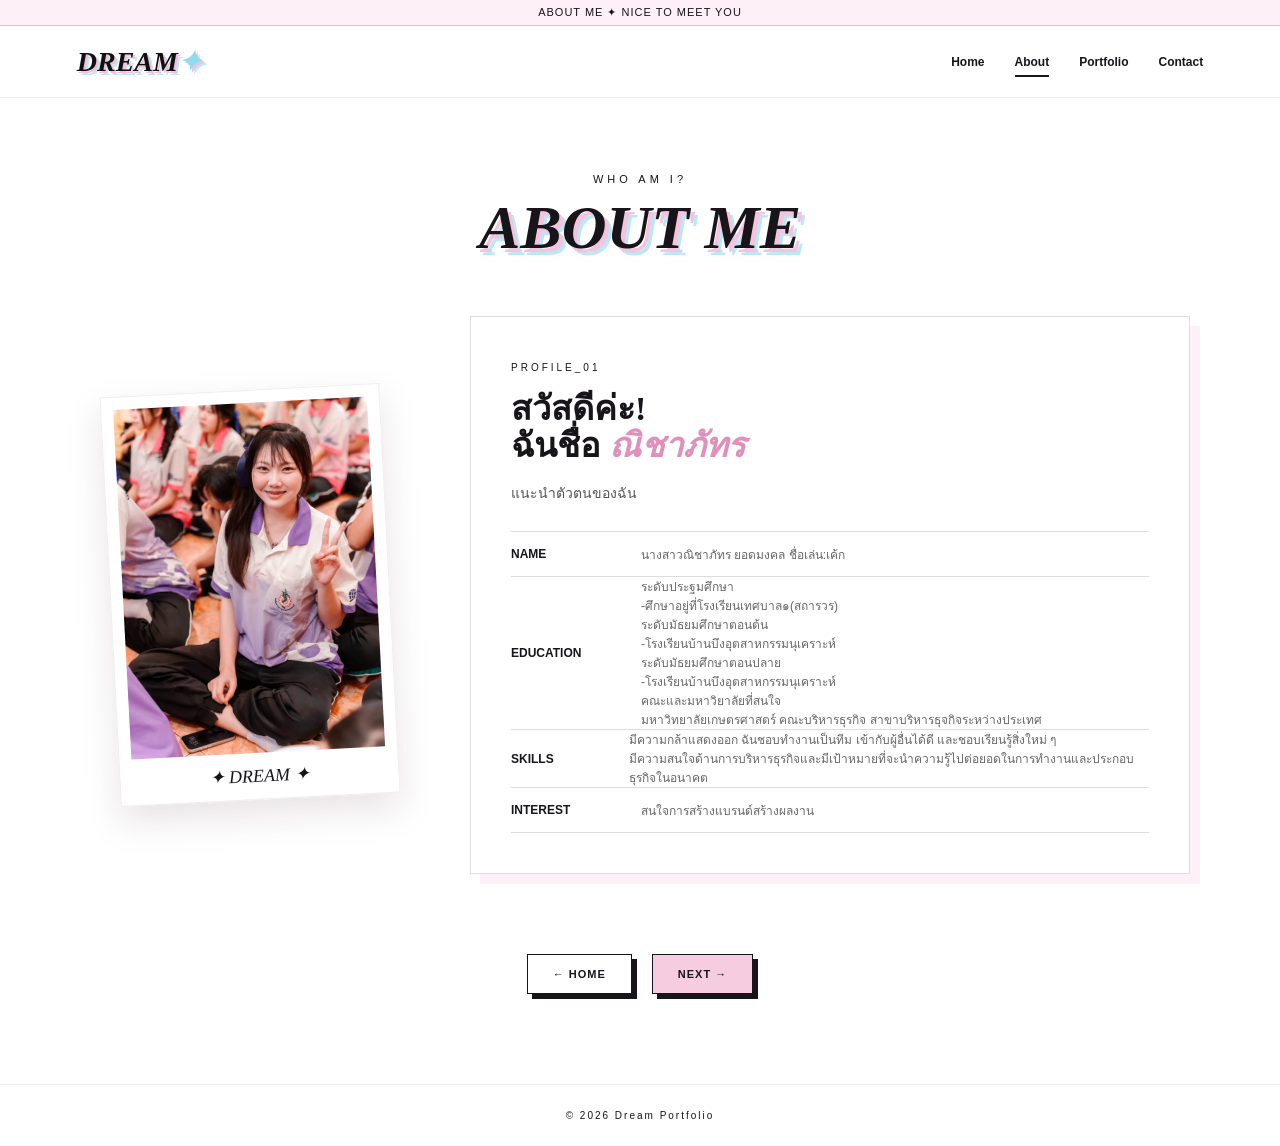
==== commit b21c9f8a: "Update about.html" ====
--- a/about.html
+++ b/about.html
@@ -73,7 +73,7 @@
                 <!-- ⭐⭐⭐ ใส่รูปตัวเองตรงนี้ ⭐⭐⭐ -->
 
                 <img
-                    src="images/profile.jpg"
+                    src="P3.jpg"
                     alt="My Profile"
                 >
 
@@ -96,15 +96,12 @@
                     สวัสดีค่ะ!
                     <br>
                     ฉันชื่อ
-                    <i>นิชาภัทร</i>
+                    <i>ณิชาภัทร</i>
                 </h2>
 
 
                 <p>
-                    เขียนแนะนำตัวเองตรงนี้ได้เลย
-                    เช่น เป็นนักเรียน นักศึกษา
-                    หรือผู้ที่สนใจด้านการออกแบบเว็บไซต์
-                    และเทคโนโลยี
+                    แนะนำตัวตนของฉัน
                 </p>
 
 
@@ -113,7 +110,7 @@
                     <div>
                         <b>NAME</b>
                         <span>
-                            ใส่ชื่อของคุณ
+                            นางสาวณิชาภัทร ยอดมงคล ชื่อเล่น:เค้ก
                         </span>
                     </div>
 
@@ -121,7 +118,14 @@
                     <div>
                         <b>EDUCATION</b>
                         <span>
-                            ใส่สถานศึกษา / สาขา
+                            ระดับประฐมศึกษา<br>
+                            -ศึกษาอยู่ที่โรงเรียนเทศบาล๑(สถารวร)<br>
+                            ระดับมัธยมศึกษาตอนต้น<br>
+                            -โรงเรียนบ้านบึงอุตสาหกรรมนุเคราะห์<br>
+                            ระดับมัธยมศึกษาตอนปลาย<br>
+                            -โรงเรียนบ้านบึงอุตสาหกรรมนุเคราะห์<br>
+                            คณะและมหาวิยาลัยที่สนใจ<br>
+                            มหาวิทยาลัยเกษตรศาสตร์ คณะบริหารธุรกิจ สาขาบริหารธุจกิจระหว่างประเทศ
                         </span>
                     </div>
 
@@ -129,7 +133,7 @@
                     <div>
                         <b>SKILLS</b>
                         <span>
-                            HTML · CSS · JavaScript
+                            มีความกล้าแสดงออก ฉันชอบทำงานเป็นทีม เข้ากับผู้อื่นได้ดี และชอบเรียนรู้สิ่งใหม่ ๆ<br>มีความสนใจด้านการบริหารธุรกิจและมีเป้าหมายที่จะนำความรู้ไปต่อยอดในการทำงานและประกอบธุรกิจในอนาคต
                         </span>
                     </div>
 
@@ -137,7 +141,7 @@
                     <div>
                         <b>INTEREST</b>
                         <span>
-                            Web Design · Creative
+                            สนใจการสร้างแบรนด์สร้างผลงาน
                         </span>
                     </div>
 
--- a/style.css
+++ b/style.css
@@ -0,0 +1,965 @@
+/* =========================================
+   DREAM PORTFOLIO
+   Y2K / RETRO / PINK / BLUE
+========================================= */
+
+* {
+    margin: 0;
+    padding: 0;
+    box-sizing: border-box;
+}
+
+html {
+    scroll-behavior: smooth;
+}
+
+body {
+    background-color: #fff;
+    color: #17151a;
+    font-family: Arial, Helvetica, sans-serif;
+    overflow-x: hidden;
+}
+
+a {
+    text-decoration: none;
+    color: inherit;
+}
+
+
+/* =========================================
+   TOP BAR
+========================================= */
+
+.topbar {
+    width: 100%;
+    height: 26px;
+
+    display: flex;
+    align-items: center;
+    justify-content: center;
+
+    background: #fdf0f7;
+    border-bottom: 1px solid #e6bfd4;
+
+    font-size: 11px;
+    letter-spacing: 1px;
+}
+
+
+/* =========================================
+   NAVBAR
+========================================= */
+
+.navbar {
+    width: 100%;
+    height: 72px;
+
+    display: flex;
+    align-items: center;
+    justify-content: space-between;
+
+    padding: 0 6%;
+
+    background: white;
+    border-bottom: 1px solid #eeeeee;
+
+    position: relative;
+    z-index: 50;
+}
+
+
+/* LOGO */
+
+.logo {
+    font-family: Georgia, "Times New Roman", serif;
+
+    font-size: 28px;
+    font-weight: bold;
+    font-style: italic;
+
+    color: #111;
+
+    text-shadow:
+        2px 2px 0 #f4bdd9,
+        4px 4px 0 #bde8f7;
+}
+
+.logo span {
+    color: #8fdcf1;
+}
+
+
+/* MENU */
+
+.navbar nav {
+    display: flex;
+    align-items: center;
+
+    gap: 30px;
+}
+
+.navbar nav a {
+    position: relative;
+
+    font-size: 12px;
+    font-weight: bold;
+
+    padding: 8px 0;
+}
+
+.navbar nav a::after {
+    content: "";
+
+    position: absolute;
+
+    left: 0;
+    bottom: 0;
+
+    width: 0;
+    height: 2px;
+
+    background: #17151a;
+
+    transition: width .25s ease;
+}
+
+.navbar nav a:hover::after,
+.navbar nav a.active::after {
+    width: 100%;
+}
+
+
+/* =========================================
+   HOME HERO
+========================================= */
+
+.hero {
+    width: 100%;
+    max-width: 1250px;
+
+    min-height: 570px;
+
+    margin: auto;
+
+    padding: 70px 5% 50px;
+
+    display: grid;
+
+    grid-template-columns: 1fr 1.15fr 1fr;
+
+    align-items: center;
+
+    gap: 30px;
+
+    position: relative;
+
+    background:
+        linear-gradient(
+            rgba(255,255,255,.75),
+            rgba(255,255,255,.75)
+        );
+}
+
+
+/* SALE TEXT */
+
+.hero::before {
+    content: "SALE 50% OFF     SALE 50% OFF     SALE 50% OFF";
+
+    position: absolute;
+
+    top: 15px;
+    left: 0;
+    right: 0;
+
+    text-align: center;
+
+    font-family: Georgia, serif;
+
+    font-size: 18px;
+
+    font-weight: bold;
+
+    font-style: italic;
+
+    letter-spacing: -1px;
+}
+
+
+/* =========================================
+   WINDOWS
+========================================= */
+
+.window {
+    width: 100%;
+
+    background: white;
+
+    border: 1px solid #56aeea;
+
+    box-shadow:
+        7px 8px 0 #f8d9e8;
+
+    position: relative;
+
+    padding-top: 28px;
+
+    transform: rotate(-2deg);
+
+    z-index: 2;
+}
+
+.right-window {
+    transform: rotate(2deg);
+}
+
+
+/* WINDOWS BAR */
+
+.window-bar {
+    position: absolute;
+
+    left: 0;
+    top: 0;
+
+    width: 100%;
+    height: 28px;
+
+    border-bottom: 1px solid #56aeea;
+
+    display: flex;
+    align-items: center;
+
+    padding-left: 8px;
+
+    color: #4b9dd5;
+
+    font-size: 13px;
+
+    background: #f9fbff;
+}
+
+
+/* WINDOW IMAGE */
+
+.window img {
+    display: block;
+
+    width: calc(100% - 20px);
+
+    height: 350px;
+
+    margin: 10px;
+
+    object-fit: cover;
+}
+
+
+/* =========================================
+   HERO CENTER TEXT
+========================================= */
+
+.hero-text {
+    text-align: center;
+
+    position: relative;
+
+    z-index: 10;
+}
+
+.small-title {
+    font-size: 12px;
+
+    letter-spacing: 4px;
+
+    margin-bottom: 12px;
+}
+
+.hero-text h1 {
+    font-family: Georgia, "Times New Roman", serif;
+
+    font-size: clamp(45px, 6vw, 76px);
+
+    line-height: .85;
+
+    font-weight: bold;
+
+    font-style: italic;
+
+    letter-spacing: -4px;
+
+    text-shadow:
+        4px 4px 0 #f3c3dc,
+        7px 7px 0 #bce7f5;
+}
+
+.hero-text h1 i {
+    color: #222;
+}
+
+.hero-text > p:not(.small-title) {
+    margin-top: 25px;
+
+    font-size: 14px;
+
+    line-height: 1.8;
+}
+
+
+/* =========================================
+   BUTTON
+========================================= */
+
+.button {
+    display: inline-block;
+
+    margin-top: 20px;
+
+    padding: 13px 25px;
+
+    background: #f6cce1;
+
+    border: 1px solid #17151a;
+
+    box-shadow: 5px 5px 0 #17151a;
+
+    font-size: 11px;
+
+    font-weight: bold;
+
+    letter-spacing: 1px;
+
+    transition: .2s;
+}
+
+.button:hover {
+    transform: translate(4px, 4px);
+
+    box-shadow: 1px 1px 0 #17151a;
+
+    background: #bfeaf7;
+}
+
+.button.secondary {
+    background: white;
+}
+
+
+/* =========================================
+   DECORATION
+========================================= */
+
+.star {
+    position: absolute;
+
+    left: 1%;
+
+    bottom: 40px;
+
+    font-size: 90px;
+
+    color: #f3b5d5;
+
+    text-shadow:
+        4px 4px 0 #9edff2;
+
+    z-index: 1;
+}
+
+.heart {
+    position: absolute;
+
+    right: 4%;
+
+    bottom: 75px;
+
+    font-size: 70px;
+
+    color: #f3b7d5;
+
+    text-shadow: 3px 3px 0 #bce7f5;
+}
+
+
+/* =========================================
+   QUICK LINKS
+========================================= */
+
+.quick-links {
+    width: 90%;
+    max-width: 1100px;
+
+    margin: 15px auto 70px;
+
+    display: grid;
+
+    grid-template-columns: repeat(3, 1fr);
+
+    gap: 10px;
+}
+
+.quick-links a {
+    min-height: 130px;
+
+    display: flex;
+
+    flex-direction: column;
+
+    align-items: center;
+
+    justify-content: center;
+
+    text-align: center;
+
+    background: #fff4f9;
+
+    border: 1px solid #eadce3;
+
+    transition: .25s;
+}
+
+.quick-links a:hover {
+    transform: translateY(-7px) rotate(-1deg);
+
+    background: #f9d8e9;
+
+    box-shadow: 5px 5px 0 #bce7f5;
+}
+
+.quick-links span {
+    font-size: 10px;
+
+    margin-bottom: 5px;
+}
+
+.quick-links strong {
+    font-family: Georgia, serif;
+
+    font-size: 25px;
+
+    font-style: italic;
+}
+
+.quick-links small {
+    margin-top: 5px;
+
+    font-size: 11px;
+}
+
+
+/* =========================================
+   OTHER PAGES
+========================================= */
+
+.page {
+    width: 90%;
+    max-width: 1100px;
+
+    min-height: calc(100vh - 98px);
+
+    margin: auto;
+
+    padding: 75px 0 90px;
+}
+
+
+/* PAGE TITLE */
+
+.page-title {
+    text-align: center;
+
+    margin-bottom: 60px;
+}
+
+.page-title p {
+    font-size: 11px;
+
+    letter-spacing: 4px;
+
+    margin-bottom: 15px;
+}
+
+.page-title h1 {
+    font-family: Georgia, "Times New Roman", serif;
+
+    font-size: 62px;
+
+    line-height: .9;
+
+    font-style: italic;
+
+    text-shadow:
+        4px 4px 0 #f3c4dc,
+        7px 7px 0 #bce7f5;
+}
+
+
+/* =========================================
+   ABOUT
+========================================= */
+
+.about-grid {
+    display: grid;
+
+    grid-template-columns: 320px 1fr;
+
+    gap: 60px;
+
+    align-items: center;
+}
+
+
+/* PHOTO */
+
+.about-photo {
+    width: 280px;
+
+    padding: 12px;
+
+    background: white;
+
+    border: 1px solid #eee;
+
+    box-shadow:
+        0 15px 35px rgba(100,70,90,.15);
+
+    transform: rotate(-3deg);
+
+    margin: auto;
+
+    text-align: center;
+}
+
+.about-photo img {
+    width: 100%;
+
+    height: 350px;
+
+    display: block;
+
+    object-fit: cover;
+}
+
+.about-photo p {
+    font-family: Georgia, serif;
+
+    font-size: 18px;
+
+    font-style: italic;
+
+    margin-top: 12px;
+}
+
+
+/* ABOUT BOX */
+
+.about-box {
+    padding: 40px;
+
+    background: white;
+
+    border: 1px solid #dedede;
+
+    box-shadow:
+        10px 10px 0 #fff0f7;
+}
+
+.label {
+    font-size: 10px;
+
+    letter-spacing: 3px;
+}
+
+.about-box h2 {
+    font-family: Georgia, serif;
+
+    font-size: 34px;
+
+    line-height: 1.1;
+
+    margin: 15px 0;
+}
+
+.about-box h2 i {
+    color: #df91b9;
+}
+
+.about-box > p {
+    font-size: 14px;
+
+    line-height: 1.9;
+
+    color: #555;
+}
+
+
+/* INFO */
+
+.info-list {
+    margin-top: 25px;
+
+    border-top: 1px solid #ddd;
+}
+
+.info-list div {
+    min-height: 45px;
+
+    display: flex;
+
+    align-items: center;
+
+    gap: 20px;
+
+    border-bottom: 1px solid #ddd;
+
+    font-size: 12px;
+}
+
+.info-list b {
+    width: 110px;
+}
+
+.info-list span {
+    color: #666;
+}
+
+
+/* =========================================
+   PORTFOLIO
+========================================= */
+
+.project-grid {
+    display: grid;
+
+    grid-template-columns: repeat(2, 1fr);
+
+    gap: 30px;
+}
+
+
+.project-card {
+    display: block;
+
+    padding: 10px;
+
+    background: white;
+
+    border: 1px solid #ddd;
+
+    transition: .25s;
+}
+
+.project-card:hover {
+    transform: translateY(-7px) rotate(-1deg);
+
+    box-shadow: 8px 8px 0 #f4c7dc;
+}
+
+
+.project-card img {
+    width: 100%;
+
+    height: 270px;
+
+    display: block;
+
+    object-fit: cover;
+}
+
+
+.project-info {
+    padding: 15px 5px 8px;
+
+    display: flex;
+
+    justify-content: space-between;
+
+    align-items: center;
+
+    gap: 15px;
+}
+
+.project-info b {
+    font-family: Georgia, serif;
+
+    font-size: 19px;
+
+    font-style: italic;
+}
+
+.project-info small {
+    font-size: 10px;
+
+    color: #777;
+}
+
+
+/* =========================================
+   CONTACT
+========================================= */
+
+.contact-grid {
+    display: grid;
+
+    grid-template-columns: 1fr 1fr;
+
+    gap: 60px;
+
+    align-items: center;
+}
+
+
+.contact-note {
+    position: relative;
+
+    padding: 30px;
+}
+
+.contact-note h2 {
+    font-family: Georgia, serif;
+
+    font-size: 58px;
+
+    line-height: .9;
+
+    font-style: italic;
+
+    text-shadow:
+        4px 4px 0 #f4c8dd;
+}
+
+.contact-note h2 i {
+    color: #8dd9ef;
+}
+
+.contact-note p {
+    max-width: 450px;
+
+    margin-top: 25px;
+
+    font-size: 14px;
+
+    line-height: 1.8;
+
+    color: #555;
+}
+
+
+/* CONTACT CARD */
+
+.contact-card {
+    background: white;
+
+    border: 1px solid #ddd;
+
+    box-shadow:
+        10px 10px 0 #fff0f7;
+}
+
+.contact-card a {
+    min-height: 95px;
+
+    display: flex;
+
+    align-items: center;
+
+    gap: 20px;
+
+    padding: 20px 25px;
+
+    border-bottom: 1px solid #ddd;
+
+    transition: .2s;
+}
+
+.contact-card a:last-child {
+    border-bottom: none;
+}
+
+.contact-card a:hover {
+    background: #fff1f7;
+}
+
+.contact-card a > span {
+    width: 45px;
+
+    font-size: 28px;
+
+    text-align: center;
+}
+
+.contact-card small {
+    display: block;
+
+    font-size: 9px;
+
+    letter-spacing: 3px;
+
+    margin-bottom: 5px;
+}
+
+.contact-card b {
+    display: block;
+
+    font-size: 13px;
+
+    word-break: break-word;
+}
+
+
+/* =========================================
+   PAGE BUTTONS
+========================================= */
+
+.page-actions {
+    display: flex;
+
+    justify-content: center;
+
+    align-items: center;
+
+    gap: 20px;
+
+    margin-top: 60px;
+}
+
+
+/* =========================================
+   FOOTER
+========================================= */
+
+footer {
+    width: 100%;
+
+    padding: 25px;
+
+    text-align: center;
+
+    border-top: 1px solid #eee;
+
+    font-size: 10px;
+
+    letter-spacing: 2px;
+
+    background: #fff;
+}
+
+
+/* =========================================
+   TABLET
+========================================= */
+
+@media (max-width: 850px) {
+
+    .hero {
+        grid-template-columns: 1fr;
+
+        padding-top: 80px;
+
+        max-width: 600px;
+    }
+
+    .hero-text {
+        order: -1;
+
+        margin-bottom: 20px;
+    }
+
+    .window {
+        width: 75%;
+
+        margin: auto;
+    }
+
+    .quick-links {
+        grid-template-columns: 1fr;
+    }
+
+    .about-grid {
+        grid-template-columns: 1fr;
+
+        gap: 40px;
+    }
+
+    .contact-grid {
+        grid-template-columns: 1fr;
+
+        gap: 35px;
+    }
+
+    .project-grid {
+        grid-template-columns: 1fr;
+    }
+
+}
+
+
+/* =========================================
+   MOBILE
+========================================= */
+
+@media (max-width: 600px) {
+
+    .navbar {
+        height: auto;
+
+        min-height: 65px;
+
+        padding: 15px 5%;
+
+        flex-direction: column;
+
+        gap: 12px;
+    }
+
+    .navbar nav {
+        gap: 15px;
+    }
+
+    .navbar nav a {
+        font-size: 10px;
+    }
+
+    .hero {
+        padding-top: 75px;
+    }
+
+    .hero-text h1 {
+        font-size: 48px;
+
+        letter-spacing: -3px;
+    }
+
+    .window {
+        width: 90%;
+    }
+
+    .window img {
+        height: 330px;
+    }
+
+    .page {
+        padding-top: 50px;
+    }
+
+    .page-title h1 {
+        font-size: 45px;
+    }
+
+    .about-box {
+        padding: 25px;
+    }
+
+    .contact-note h2 {
+        font-size: 45px;
+    }
+
+    .project-card img {
+        height: 230px;
+    }
+
+    .page-actions {
+        flex-direction: column;
+    }
+
+}
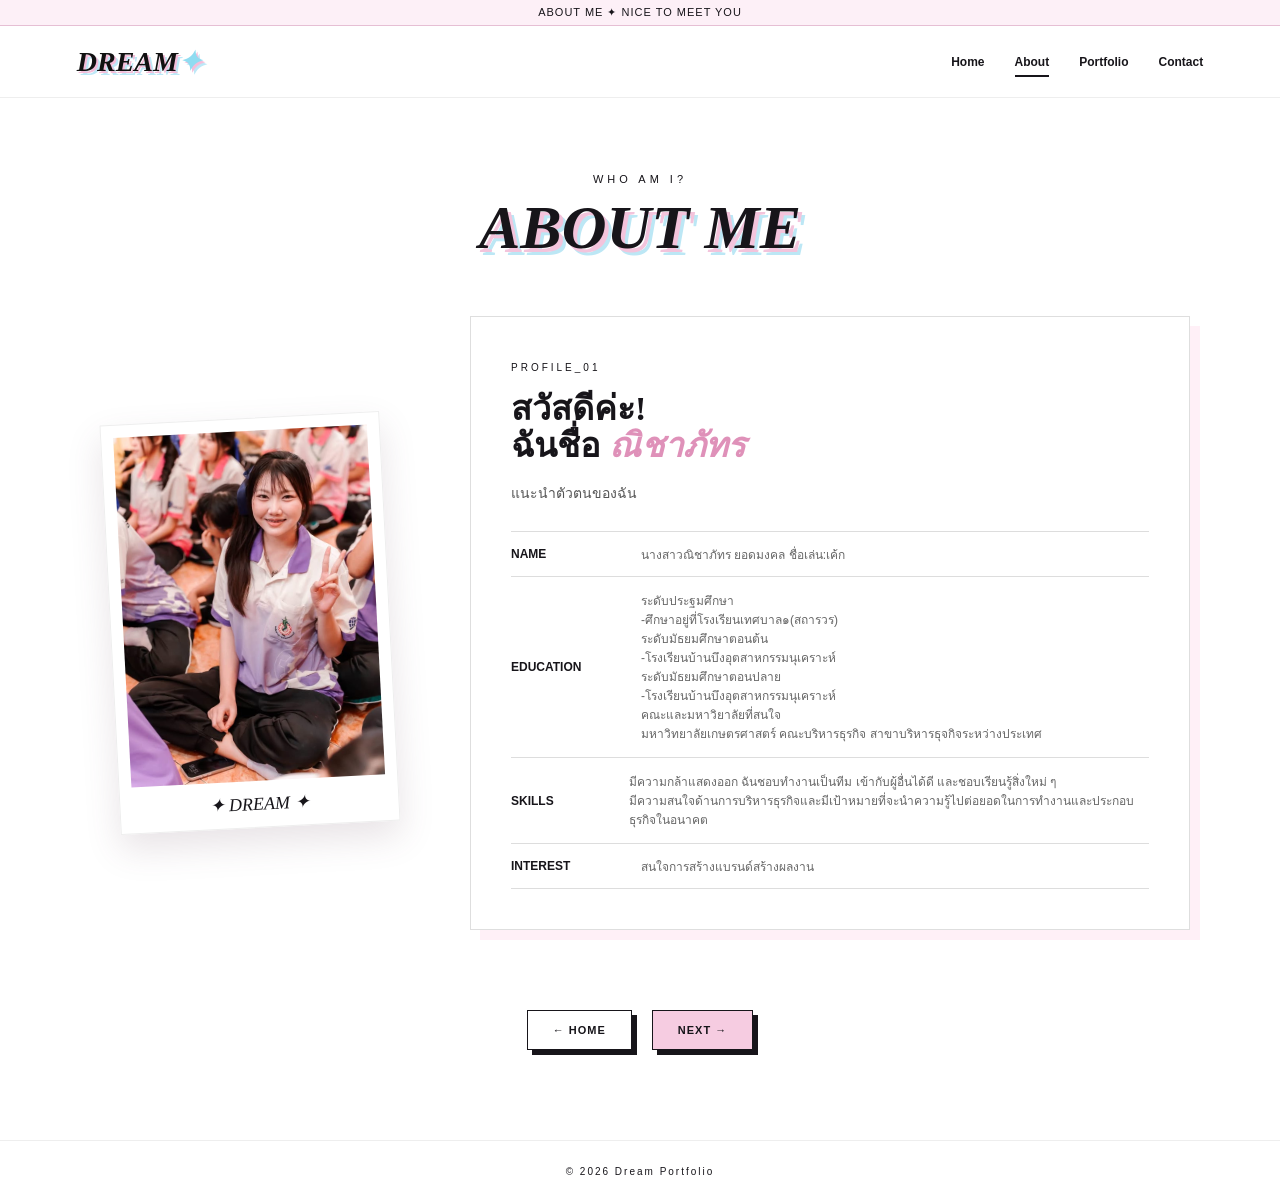
==== commit 04bdd338: "Update about.html" ====
--- a/about.html
+++ b/about.html
@@ -118,6 +118,7 @@
                     <div>
                         <b>EDUCATION</b>
                         <span>
+                            ⠀ ⠀ <br>
                             ระดับประฐมศึกษา<br>
                             -ศึกษาอยู่ที่โรงเรียนเทศบาล๑(สถารวร)<br>
                             ระดับมัธยมศึกษาตอนต้น<br>
@@ -125,7 +126,8 @@
                             ระดับมัธยมศึกษาตอนปลาย<br>
                             -โรงเรียนบ้านบึงอุตสาหกรรมนุเคราะห์<br>
                             คณะและมหาวิยาลัยที่สนใจ<br>
-                            มหาวิทยาลัยเกษตรศาสตร์ คณะบริหารธุรกิจ สาขาบริหารธุจกิจระหว่างประเทศ
+                            มหาวิทยาลัยเกษตรศาสตร์ คณะบริหารธุรกิจ สาขาบริหารธุจกิจระหว่างประเทศ<br>
+                            ⠀ ⠀ 
                         </span>
                     </div>
 
@@ -133,7 +135,9 @@
                     <div>
                         <b>SKILLS</b>
                         <span>
-                            มีความกล้าแสดงออก ฉันชอบทำงานเป็นทีม เข้ากับผู้อื่นได้ดี และชอบเรียนรู้สิ่งใหม่ ๆ<br>มีความสนใจด้านการบริหารธุรกิจและมีเป้าหมายที่จะนำความรู้ไปต่อยอดในการทำงานและประกอบธุรกิจในอนาคต
+                            ⠀ ⠀ <br>
+                            มีความกล้าแสดงออก ฉันชอบทำงานเป็นทีม เข้ากับผู้อื่นได้ดี และชอบเรียนรู้สิ่งใหม่ ๆ<br>มีความสนใจด้านการบริหารธุรกิจและมีเป้าหมายที่จะนำความรู้ไปต่อยอดในการทำงานและประกอบธุรกิจในอนาคต<br>
+                            ⠀ ⠀ 
                         </span>
                     </div>
 
